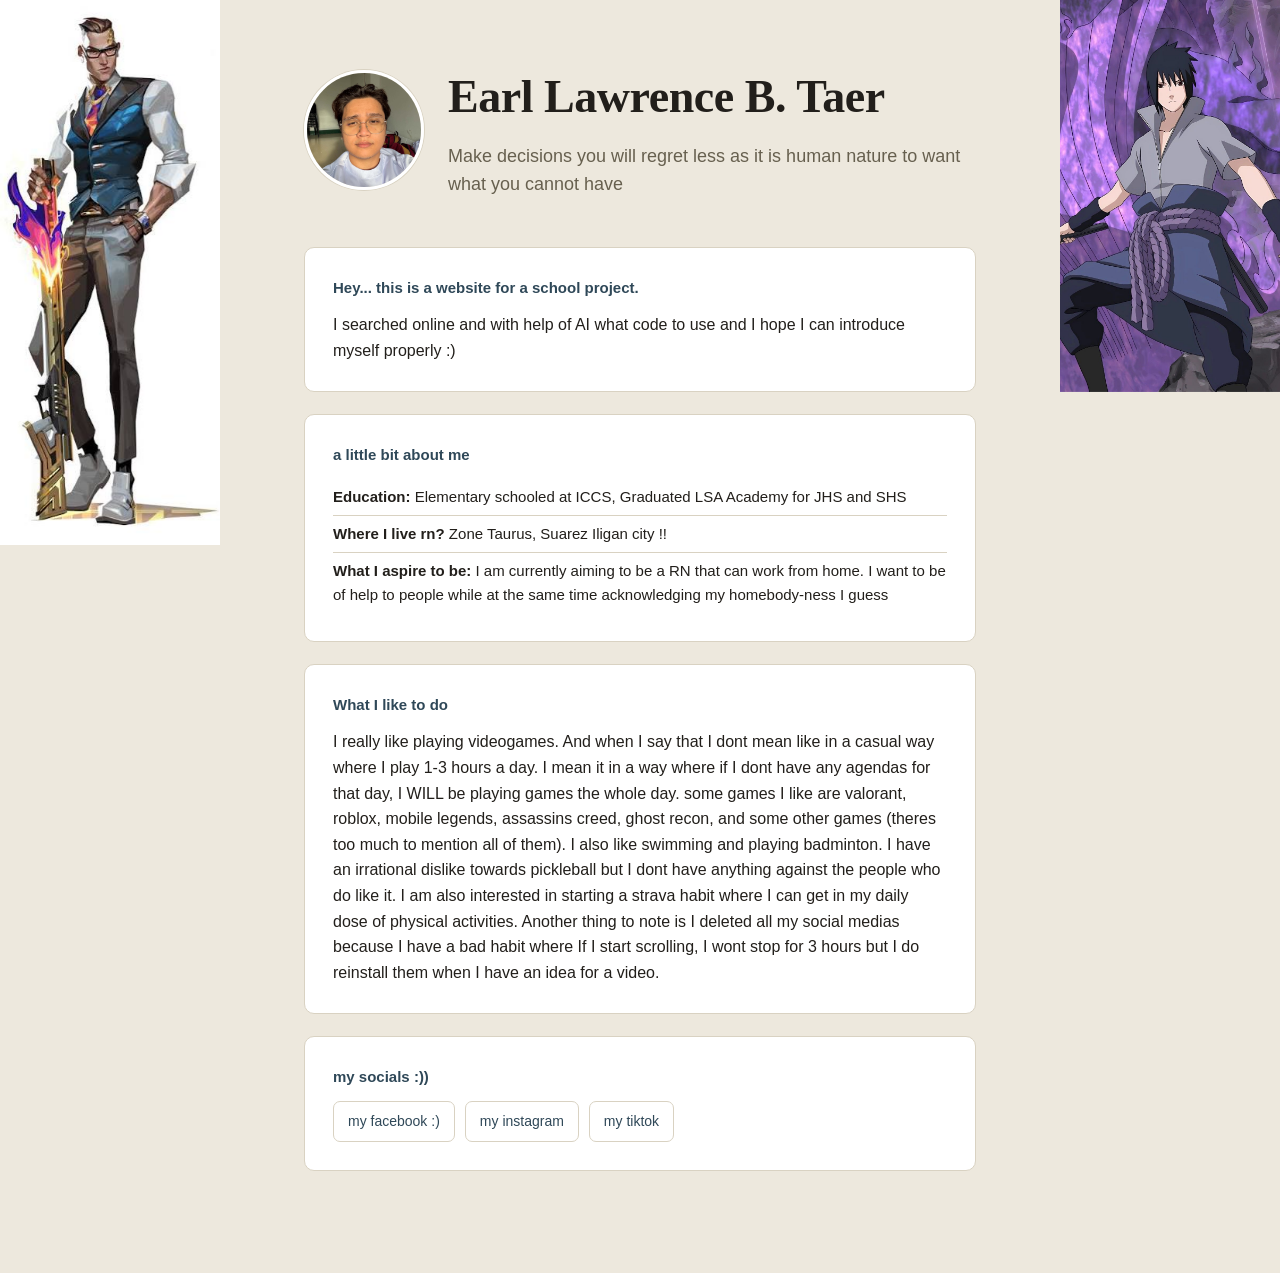
==== index.html @ a293716c "Add files via upload" ====
<!DOCTYPE html>
<html lang="en">
<head>
<meta charset="UTF-8">
<meta name="viewport" content="width=device-width, initial-scale=1">
<title>Earl Lawrence B. Taer — About Me</title>
<style>
  :root{
    --bg:#EDE8DD;
    --card:#FFFFFF;
    --border:#D9D2C2;
    --ink:#221F1B;
    --ink-soft:#67604F;
    --accent:#2F4858;
    --banner-width:220px;
  }
  *{box-sizing:border-box;}
  body{
    margin:0; background:var(--bg); color:var(--ink);
    font-family:-apple-system,BlinkMacSystemFont,"Segoe UI",Roboto,Helvetica,Arial,sans-serif;
    line-height:1.6;
  }

  /* ---- Side banners ---- */
  .side-banner{
    position:fixed; top:0; bottom:0; width:var(--banner-width);
    object-fit:cover; z-index:0;
  }
  .side-banner.left{left:0;}
  .side-banner.right{right:0;}
  @media (max-width:900px){
    .side-banner{display:none;} /* hide banners on narrow screens so content has room */
  }

  /* ---- Center content wrapper: keeps its own background regardless of the banners ---- */
  .wrap{
    position:relative; z-index:1; background:var(--bg);
    max-width:720px; margin:0 auto; padding:60px 24px 80px;
  }

  /* ---- Hero ---- */
  .hero{
    display:flex;
    align-items:center;
    gap:24px;
    margin-bottom:48px;
  }
  .hero img{
    width:120px;
    height:120px;
    border-radius:50%;
    object-fit:cover;
    border:3px solid var(--card);
    box-shadow:0 0 0 1px var(--border);
    flex-shrink:0;
  }
  .hero h1{
    font-family:Georgia,"Iowan Old Style","Palatino Linotype",serif;
    font-size:clamp(32px,5vw,46px); margin:0 0 8px; letter-spacing:-0.01em;
  }
  .hero .tagline{font-size:18px; color:var(--ink-soft); margin:0;}
  @media (max-width:480px){
    .hero{flex-direction:column; text-align:center;}
  }

  /* ---- Sections ---- */
  section{
    background:var(--card); border:1px solid var(--border); border-radius:10px;
    padding:28px; margin-bottom:22px;
  }
  section h2{font-size:15px; margin:0 0 12px; color:var(--accent);}
  section p{margin:0; font-size:16px;}
  ul.plain{list-style:none; margin:0; padding:0;}
  ul.plain li{padding:6px 0; border-bottom:1px solid var(--border); font-size:15px;}
  ul.plain li:last-child{border-bottom:none;}

  /* ---- Contact links ---- */
  .links{display:flex; flex-wrap:wrap; gap:10px;}
  .links a{
    font-size:14px; text-decoration:none; color:var(--accent);
    border:1px solid var(--border); border-radius:7px; padding:8px 14px;
  }
  .links a:hover{border-color:var(--accent);}
</style>
</head>
<body>

<img class="side-banner left" src="chamber.jpg" alt="">
<img class="side-banner right" src="sasuke.jpg" alt="">

<div class="wrap">

  <div class="hero">
    <img src="thisme.jpg" alt="Earl Lawrence B. Taer">
    <div>
      <h1>Earl Lawrence B. Taer</h1>
      <p class="tagline">Make decisions you will regret less as it is human nature to want what you cannot have</p>
    </div>
  </div>

  <section>
    <h2>Hey... this is a website for a school project.</h2>
    <p>I searched online and with help of AI what code to use and I hope I can introduce myself properly :)</p>
  </section>

  <section>
    <h2>a little bit about me</h2>
    <ul class="plain">
      <li><strong>Education:</strong> Elementary schooled at ICCS, Graduated LSA Academy for JHS and SHS</li>
      <li><strong>Where I live rn?</strong> Zone Taurus, Suarez Iligan city !!</li>
      <li><strong>What I aspire to be:</strong> I am currently aiming to be a RN that can work from home. I want to be of help to people while at the same time acknowledging my homebody-ness I guess</li>
    </ul>
  </section>

  <section>
    <h2>What I like to do</h2>
    <p>I really like playing videogames. And when I say that I dont mean like in a casual way where I play 1-3 hours a day. I mean it in a way where if I dont have any agendas for that day, I WILL be playing games the whole day. some games I like are valorant, roblox, mobile legends, assassins creed, ghost recon, and some other games (theres too much to mention all of them). I also like swimming and playing badminton. I have an irrational dislike towards pickleball but I dont have anything against the people who do like it. I am also interested in starting a strava habit where I can get in my daily dose of physical activities. Another thing to note is I deleted all my social medias because I have a bad habit where If I start scrolling, I wont stop for 3 hours but I do reinstall them when I have an idea for a video.</p>
  </section>

  <section>
    <h2>my socials :))</h2>
    <div class="links">
      <a href="https://www.facebook.com/lawrence.taer.2025">my facebook :)</a>
      <a href="https://www.instagram.com/lawrencetaer">my instagram</a>
      <a href="http://www.tiktok.com/@iamunderrthewater">my tiktok</a>
    </div>
  </section>

</div>
</body>
</html>
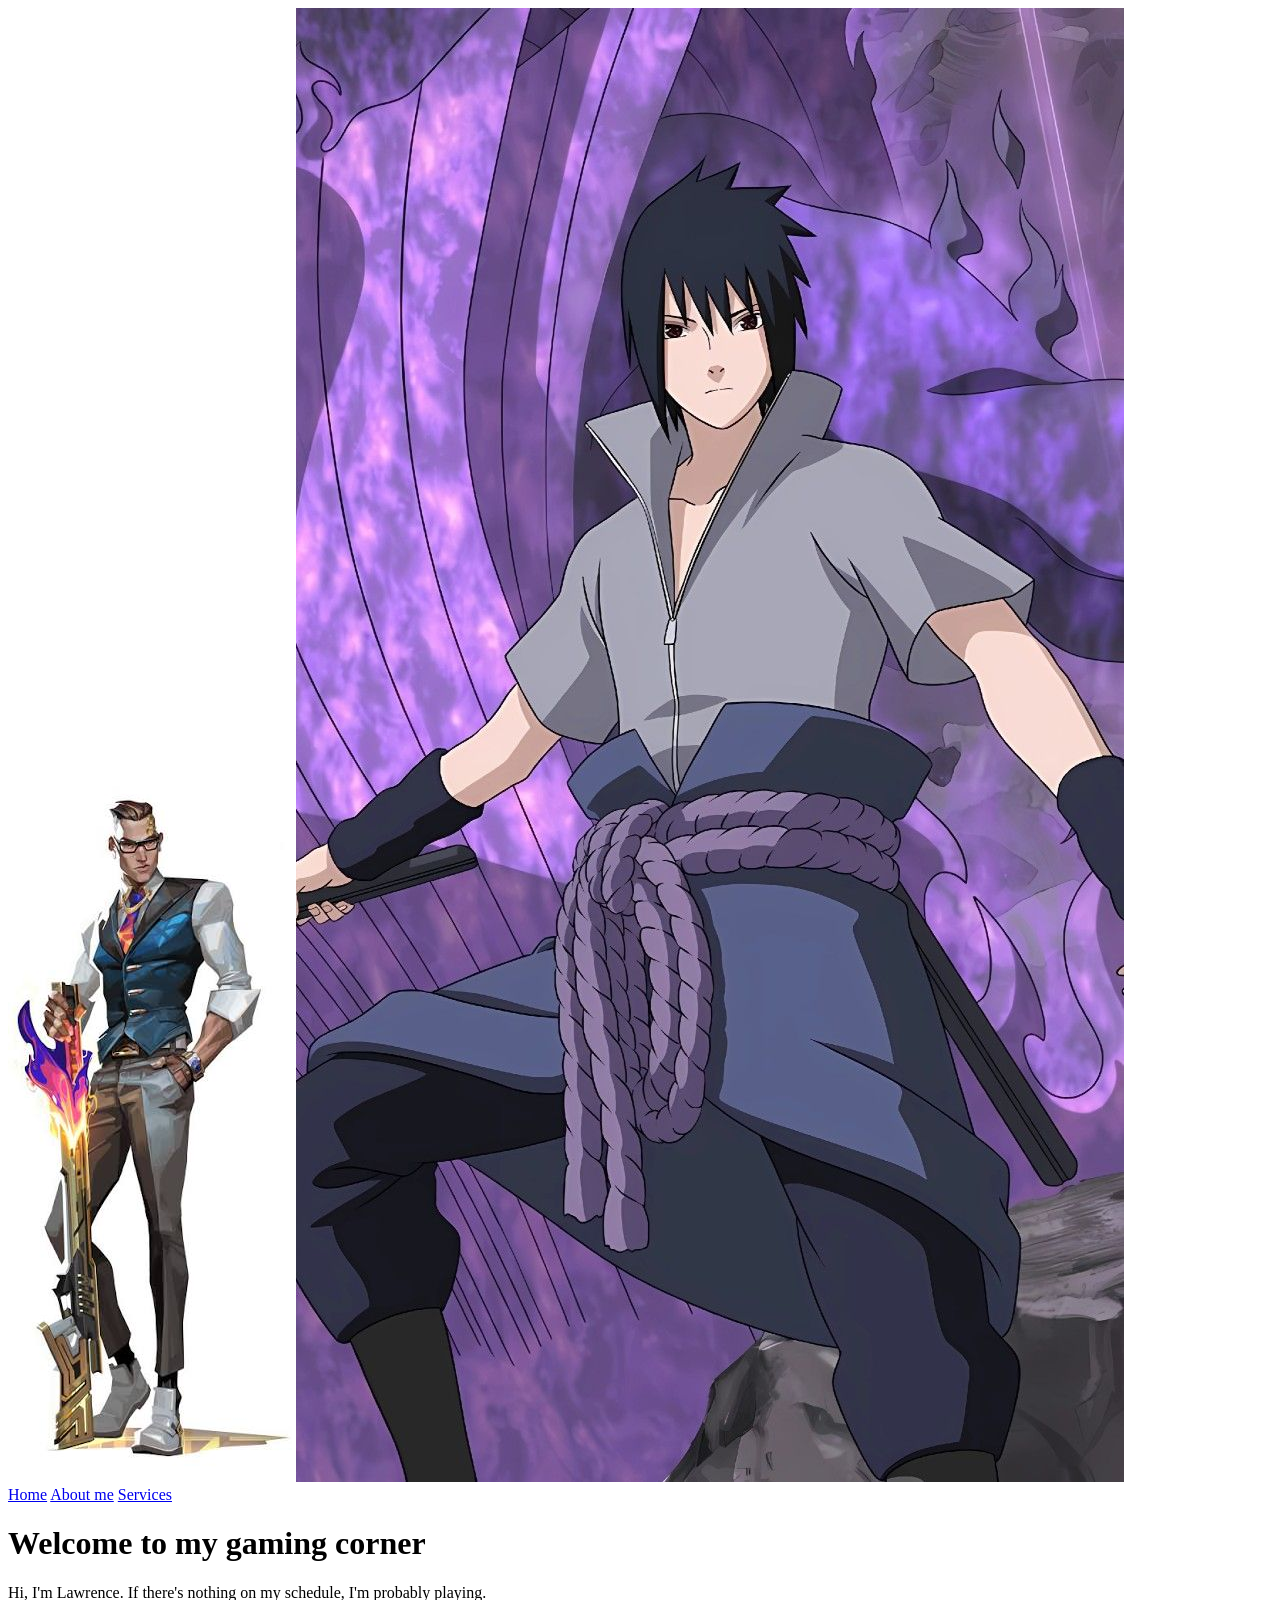
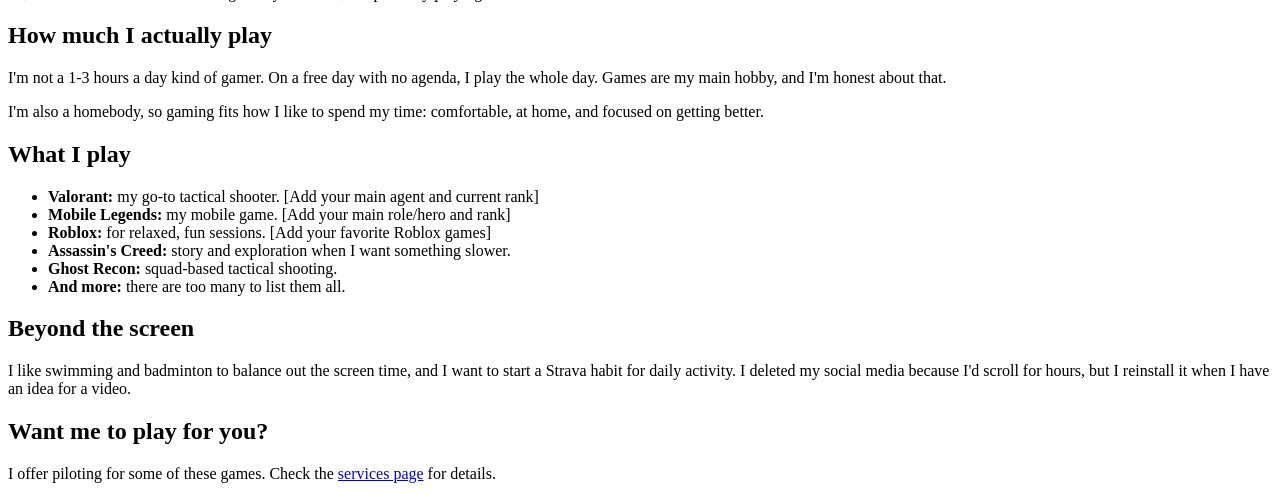
==== commit 89e82a3b: "Update index.html" ====
--- a/index.html
+++ b/index.html
@@ -3,129 +3,48 @@
 <head>
 <meta charset="UTF-8">
 <meta name="viewport" content="width=device-width, initial-scale=1">
-<title>Earl Lawrence B. Taer — About Me</title>
-<style>
-  :root{
-    --bg:#EDE8DD;
-    --card:#FFFFFF;
-    --border:#D9D2C2;
-    --ink:#221F1B;
-    --ink-soft:#67604F;
-    --accent:#2F4858;
-    --banner-width:220px;
-  }
-  *{box-sizing:border-box;}
-  body{
-    margin:0; background:var(--bg); color:var(--ink);
-    font-family:-apple-system,BlinkMacSystemFont,"Segoe UI",Roboto,Helvetica,Arial,sans-serif;
-    line-height:1.6;
-  }
-
-  /* ---- Side banners ---- */
-  .side-banner{
-    position:fixed; top:0; bottom:0; width:var(--banner-width);
-    object-fit:cover; z-index:0;
-  }
-  .side-banner.left{left:0;}
-  .side-banner.right{right:0;}
-  @media (max-width:900px){
-    .side-banner{display:none;} /* hide banners on narrow screens so content has room */
-  }
-
-  /* ---- Center content wrapper: keeps its own background regardless of the banners ---- */
-  .wrap{
-    position:relative; z-index:1; background:var(--bg);
-    max-width:720px; margin:0 auto; padding:60px 24px 80px;
-  }
-
-  /* ---- Hero ---- */
-  .hero{
-    display:flex;
-    align-items:center;
-    gap:24px;
-    margin-bottom:48px;
-  }
-  .hero img{
-    width:120px;
-    height:120px;
-    border-radius:50%;
-    object-fit:cover;
-    border:3px solid var(--card);
-    box-shadow:0 0 0 1px var(--border);
-    flex-shrink:0;
-  }
-  .hero h1{
-    font-family:Georgia,"Iowan Old Style","Palatino Linotype",serif;
-    font-size:clamp(32px,5vw,46px); margin:0 0 8px; letter-spacing:-0.01em;
-  }
-  .hero .tagline{font-size:18px; color:var(--ink-soft); margin:0;}
-  @media (max-width:480px){
-    .hero{flex-direction:column; text-align:center;}
-  }
-
-  /* ---- Sections ---- */
-  section{
-    background:var(--card); border:1px solid var(--border); border-radius:10px;
-    padding:28px; margin-bottom:22px;
-  }
-  section h2{font-size:15px; margin:0 0 12px; color:var(--accent);}
-  section p{margin:0; font-size:16px;}
-  ul.plain{list-style:none; margin:0; padding:0;}
-  ul.plain li{padding:6px 0; border-bottom:1px solid var(--border); font-size:15px;}
-  ul.plain li:last-child{border-bottom:none;}
-
-  /* ---- Contact links ---- */
-  .links{display:flex; flex-wrap:wrap; gap:10px;}
-  .links a{
-    font-size:14px; text-decoration:none; color:var(--accent);
-    border:1px solid var(--border); border-radius:7px; padding:8px 14px;
-  }
-  .links a:hover{border-color:var(--accent);}
-</style>
+<title>Earl Lawrence B. Taer — Home</title>
+<link rel="stylesheet" href="style.css">
 </head>
 <body>
-
 <img class="side-banner left" src="chamber.jpg" alt="">
 <img class="side-banner right" src="sasuke.jpg" alt="">
-
 <div class="wrap">
-
-  <div class="hero">
-    <img src="thisme.jpg" alt="Earl Lawrence B. Taer">
-    <div>
-      <h1>Earl Lawrence B. Taer</h1>
-      <p class="tagline">Make decisions you will regret less as it is human nature to want what you cannot have</p>
-    </div>
-  </div>
+<nav>
+  <a href="index.html" aria-current="page">Home</a>
+  <a href="about.html">About me</a>
+  <a href="services.html">Services</a>
+</nav>
+  <h1 class="page-title">Welcome to my gaming corner</h1>
+  <p class="page-sub">Hi, I'm Lawrence. If there's nothing on my schedule, I'm probably playing.</p>
 
   <section>
-    <h2>Hey... this is a website for a school project.</h2>
-    <p>I searched online and with help of AI what code to use and I hope I can introduce myself properly :)</p>
+    <h2>How much I actually play</h2>
+    <p>I'm not a 1-3 hours a day kind of gamer. On a free day with no agenda, I play the whole day. Games are my main hobby, and I'm honest about that.</p>
+    <p>I'm also a homebody, so gaming fits how I like to spend my time: comfortable, at home, and focused on getting better.</p>
   </section>
 
   <section>
-    <h2>a little bit about me</h2>
+    <h2>What I play</h2>
     <ul class="plain">
-      <li><strong>Education:</strong> Elementary schooled at ICCS, Graduated LSA Academy for JHS and SHS</li>
-      <li><strong>Where I live rn?</strong> Zone Taurus, Suarez Iligan city !!</li>
-      <li><strong>What I aspire to be:</strong> I am currently aiming to be a RN that can work from home. I want to be of help to people while at the same time acknowledging my homebody-ness I guess</li>
+      <li><strong>Valorant:</strong> my go-to tactical shooter. [Add your main agent and current rank]</li>
+      <li><strong>Mobile Legends:</strong> my mobile game. [Add your main role/hero and rank]</li>
+      <li><strong>Roblox:</strong> for relaxed, fun sessions. [Add your favorite Roblox games]</li>
+      <li><strong>Assassin's Creed:</strong> story and exploration when I want something slower.</li>
+      <li><strong>Ghost Recon:</strong> squad-based tactical shooting.</li>
+      <li><strong>And more:</strong> there are too many to list them all.</li>
     </ul>
   </section>
 
   <section>
-    <h2>What I like to do</h2>
-    <p>I really like playing videogames. And when I say that I dont mean like in a casual way where I play 1-3 hours a day. I mean it in a way where if I dont have any agendas for that day, I WILL be playing games the whole day. some games I like are valorant, roblox, mobile legends, assassins creed, ghost recon, and some other games (theres too much to mention all of them). I also like swimming and playing badminton. I have an irrational dislike towards pickleball but I dont have anything against the people who do like it. I am also interested in starting a strava habit where I can get in my daily dose of physical activities. Another thing to note is I deleted all my social medias because I have a bad habit where If I start scrolling, I wont stop for 3 hours but I do reinstall them when I have an idea for a video.</p>
+    <h2>Beyond the screen</h2>
+    <p>I like swimming and badminton to balance out the screen time, and I want to start a Strava habit for daily activity. I deleted my social media because I'd scroll for hours, but I reinstall it when I have an idea for a video.</p>
   </section>
 
   <section>
-    <h2>my socials :))</h2>
-    <div class="links">
-      <a href="https://www.facebook.com/lawrence.taer.2025">my facebook :)</a>
-      <a href="https://www.instagram.com/lawrencetaer">my instagram</a>
-      <a href="http://www.tiktok.com/@iamunderrthewater">my tiktok</a>
-    </div>
+    <h2>Want me to play for you?</h2>
+    <p>I offer piloting for some of these games. Check the <a href="services.html">services page</a> for details.</p>
   </section>
-
 </div>
 </body>
 </html>
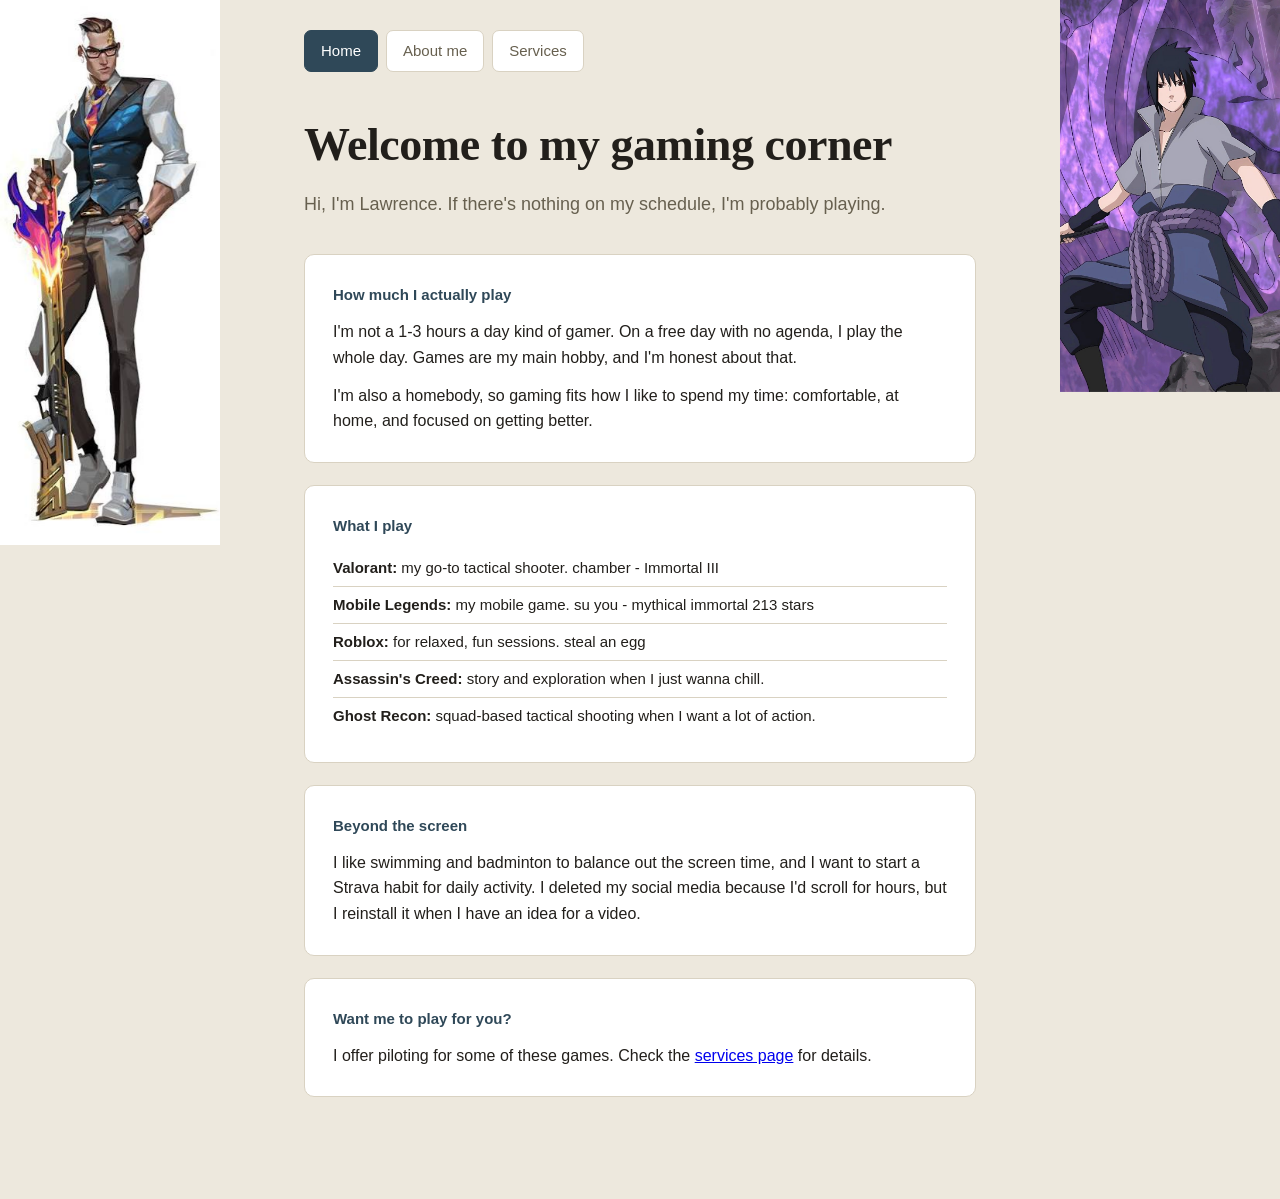
==== commit 385c46cc: "Update index.html" ====
--- a/index.html
+++ b/index.html
@@ -27,12 +27,11 @@
   <section>
     <h2>What I play</h2>
     <ul class="plain">
-      <li><strong>Valorant:</strong> my go-to tactical shooter. [Add your main agent and current rank]</li>
-      <li><strong>Mobile Legends:</strong> my mobile game. [Add your main role/hero and rank]</li>
-      <li><strong>Roblox:</strong> for relaxed, fun sessions. [Add your favorite Roblox games]</li>
-      <li><strong>Assassin's Creed:</strong> story and exploration when I want something slower.</li>
-      <li><strong>Ghost Recon:</strong> squad-based tactical shooting.</li>
-      <li><strong>And more:</strong> there are too many to list them all.</li>
+      <li><strong>Valorant:</strong> my go-to tactical shooter. chamber - Immortal III</li>
+      <li><strong>Mobile Legends:</strong> my mobile game. su you - mythical immortal 213 stars</li>
+      <li><strong>Roblox:</strong> for relaxed, fun sessions. steal an egg</li>
+      <li><strong>Assassin's Creed:</strong> story and exploration when I just wanna chill.</li>
+      <li><strong>Ghost Recon:</strong> squad-based tactical shooting when I want a lot of action.</li>
     </ul>
   </section>
 
--- a/style.css
+++ b/style.css
@@ -0,0 +1,33 @@
+:root{--bg:#EDE8DD;--card:#FFFFFF;--border:#D9D2C2;--ink:#221F1B;--ink-soft:#67604F;--accent:#2F4858;--banner-width:220px;}
+*{box-sizing:border-box;}
+body{margin:0;background:var(--bg);color:var(--ink);font-family:-apple-system,BlinkMacSystemFont,"Segoe UI",Roboto,Helvetica,Arial,sans-serif;line-height:1.6;}
+.side-banner{position:fixed;top:0;bottom:0;width:var(--banner-width);object-fit:cover;z-index:0;}
+.side-banner.left{left:0;}
+.side-banner.right{right:0;}
+@media (max-width:900px){.side-banner{display:none;}}
+.wrap{position:relative;z-index:1;background:var(--bg);max-width:720px;margin:0 auto;padding:30px 24px 80px;}
+nav{display:flex;gap:8px;margin-bottom:36px;}
+nav a{font-size:15px;text-decoration:none;color:var(--ink-soft);border:1px solid var(--border);border-radius:7px;padding:8px 16px;background:var(--card);}
+nav a:hover{border-color:var(--accent);color:var(--accent);}
+nav a[aria-current="page"]{background:var(--accent);border-color:var(--accent);color:#fff;}
+nav a:focus-visible,.links a:focus-visible{outline:2px solid var(--accent);outline-offset:2px;}
+.hero{display:flex;align-items:center;gap:24px;margin-bottom:48px;}
+.hero img{width:120px;height:120px;border-radius:50%;object-fit:cover;border:3px solid var(--card);box-shadow:0 0 0 1px var(--border);flex-shrink:0;}
+.hero h1,.page-title{font-family:Georgia,"Iowan Old Style","Palatino Linotype",serif;font-size:clamp(32px,5vw,46px);margin:0 0 8px;letter-spacing:-0.01em;}
+.hero .tagline,.page-sub{font-size:18px;color:var(--ink-soft);margin:0;}
+.page-sub{margin-bottom:36px;}
+@media (max-width:480px){.hero{flex-direction:column;text-align:center;}}
+section{background:var(--card);border:1px solid var(--border);border-radius:10px;padding:28px;margin-bottom:22px;}
+section h2{font-size:15px;margin:0 0 12px;color:var(--accent);}
+section p{margin:0 0 12px;font-size:16px;}
+section p:last-child{margin-bottom:0;}
+ul.plain,ol.plain{list-style:none;margin:0;padding:0;}
+ul.plain li,ol.plain li{padding:6px 0;border-bottom:1px solid var(--border);font-size:15px;}
+ul.plain li:last-child,ol.plain li:last-child{border-bottom:none;}
+ol.plain{counter-reset:step;}
+ol.plain li{counter-increment:step;padding-left:34px;position:relative;}
+ol.plain li::before{content:counter(step);position:absolute;left:0;top:6px;width:22px;height:22px;border-radius:50%;background:var(--accent);color:#fff;font-size:13px;text-align:center;line-height:22px;}
+.note{font-size:14px;color:var(--ink-soft);}
+.links{display:flex;flex-wrap:wrap;gap:10px;}
+.links a{font-size:14px;text-decoration:none;color:var(--accent);border:1px solid var(--border);border-radius:7px;padding:8px 14px;}
+.links a:hover{border-color:var(--accent);}
